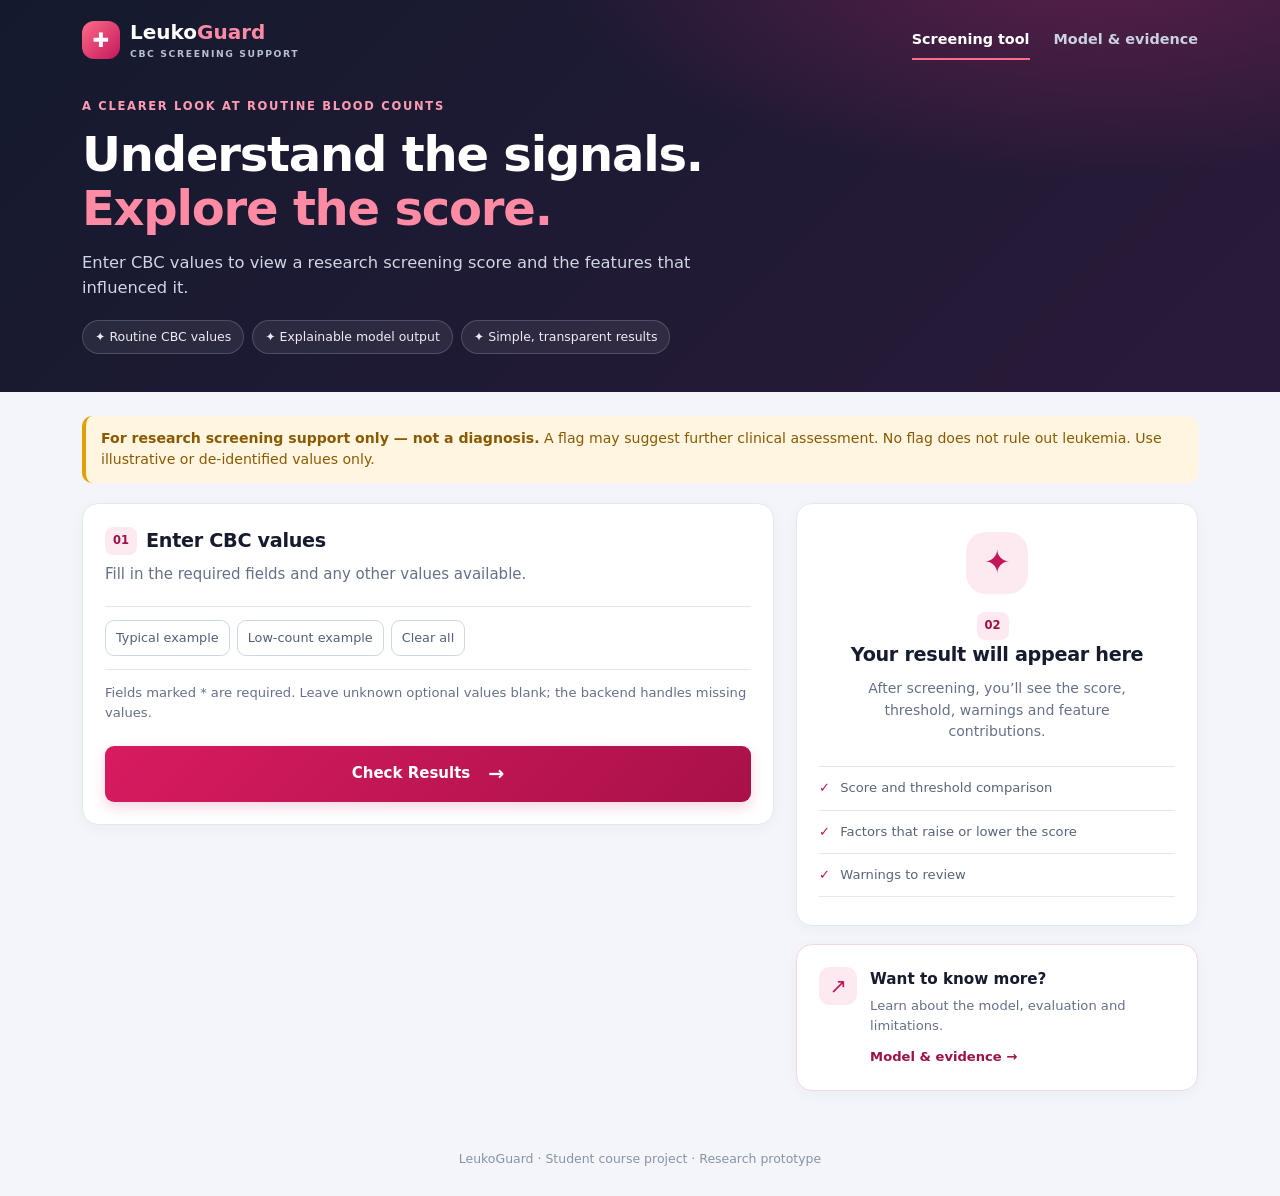
==== app/static/index.html @ 5b7f1a8a "Added Phase1(Data cleaning, Fetures, LR model)" ====
<!DOCTYPE html>
<html lang="en">
<head>
  <meta charset="UTF-8">
  <meta name="viewport" content="width=device-width, initial-scale=1">
  <title>LeukoGuard | CBC Screening</title>
  <link rel="stylesheet" href="style.css">
</head>
<body>
  <header class="site-header">
    <div class="wrap">
      <nav class="topbar">
        <a class="brand" href="/"><span class="logo">✚</span><span>Leuko<span class="brand-accent">Guard</span><small>CBC SCREENING SUPPORT</small></span></a>
        <div class="nav"><a class="active" href="/">Screening tool</a><a href="about.html">Model &amp; evidence</a></div>
      </nav>
      <section class="hero">
        <p class="eyebrow">A CLEARER LOOK AT ROUTINE BLOOD COUNTS</p>
        <h1>Understand the signals.<br><span>Explore the score.</span></h1>
        <p>Enter CBC values to view a research screening score and the features that influenced it.</p>
        <div class="chips"><span>✦ Routine CBC values</span><span>✦ Explainable model output</span><span>✦ Simple, transparent results</span></div>
      </section>
    </div>
  </header>

  <main class="wrap main">
    <div class="notice"><strong>For research screening support only — not a diagnosis.</strong> A flag may suggest further clinical assessment. No flag does not rule out leukemia. Use illustrative or de-identified values only.</div>
    <div class="layout">
      <section class="card input-card">
        <div class="card-head">
          <div><span class="section-no">01</span><h2>Enter CBC values</h2><p class="muted">Fill in the required fields and any other values available.</p></div>
        </div>
        <div class="examples">
          <button type="button" class="ghost" id="ex-normal">Typical example</button>
          <button type="button" class="ghost" id="ex-abn">Low-count example</button>
          <button type="button" class="ghost" id="clear">Clear all</button>
        </div>
        <p class="small muted">Fields marked * are required. Leave unknown optional values blank; the backend handles missing values.</p>
        <form id="cbc-form" novalidate></form>
        <button id="submit" class="primary" type="button">Check Results <span>→</span></button>
        <p id="error" class="error" hidden role="alert"></p>
      </section>

      <aside class="side">
        <section id="placeholder" class="card placeholder">
          <div class="placeholder-icon">✦</div>
          <span class="section-no">02</span>
          <h2>Your result will appear here</h2>
          <p class="muted">After screening, you’ll see the score, threshold, warnings and feature contributions.</p>
          <div class="preview-list"><p>✓ <span>Score and threshold comparison</span></p><p>✓ <span>Factors that raise or lower the score</span></p><p>✓ <span>Warnings to review</span></p></div>
        </section>

        <section id="result" class="card result-card" hidden>
          <div class="card-head result-heading"><div><span class="section-no">02</span><h2>Screening result</h2></div><span id="result-badge" class="pill">RESULT READY</span></div>
          <div id="verdict" class="verdict"></div>
          <div class="score-heading"><div><span class="label">SCREENING SCORE</span><strong id="score-number">—</strong></div><span id="threshold-copy" class="threshold-copy">Threshold —</span></div>
          <div class="meter"><div class="tick" id="tick"><span>Threshold</span></div><div class="pin" id="pin"></div></div>
          <div class="scale"><span>0 · Lower score</span><span>Higher score · 1</span></div>
          <div id="warnings"></div>
          <div class="drivers-block"><h3>What influenced the score?</h3><p class="muted small">Feature contributions returned by the model.</p>
            <h4 class="up-title">↑ Pushes the score up</h4><ul id="up" class="drivers"></ul>
            <h4 class="down-title">↓ Pushes the score down</h4><ul id="down" class="drivers"></ul>
          </div>
          <p class="disclaimer">This score is not a confirmed disease probability. It is a research output and must not replace qualified clinical assessment.</p>
          <a class="text-link" href="about.html">Read about the model →</a>
        </section>
        <section class="card about-card"><span class="about-icon">↗</span><div><h3>Want to know more?</h3><p class="muted small">Learn about the model, evaluation and limitations.</p><a class="text-link" href="about.html">Model &amp; evidence →</a></div></section>
      </aside>
    </div>
  </main>
  <footer>LeukoGuard · Student course project · Research prototype</footer>
  <script src="/script.js"></script>
</body>
</html>
---- app/static/style.css ----
:root {
  --bg: #f3f5fa;
  --card: #ffffff;
  --ink: #161b2e;
  --muted: #667089;
  --line: #e4e8f1;
  --brand: #c2185b;
  --brand-dark: #9c1148;
  --blue: #1f6fb3;
  --ok: #1f7a4d;
  --ok-bg: #e8f6ee;
  --warn: #8a5a00;
  --warn-bg: #fff5e1;
  --bad-bg: #fdeaf0;
  --r: 16px;
}

*{box-sizing:border-box}
body{margin:0;background:var(--bg);color:var(--ink);font:15px/1.55 Inter,system-ui,-apple-system,"Segoe UI",sans-serif}
a{color:inherit;text-decoration:none}
button,input{font:inherit}
.wrap{max-width:1160px;margin:0 auto;padding:0 22px}
.site-header{color:#fff;background:radial-gradient(900px 360px at 85% -10%,#5a1f4a 0%,transparent 60%),linear-gradient(135deg,#141a2e,#2a1a3a);padding:20px 0 38px}
.topbar{display:flex;align-items:center;justify-content:space-between;gap:20px;flex-wrap:wrap}
.brand{display:flex;align-items:center;gap:10px;font-weight:850;font-size:1.25rem;line-height:1.15}
.logo{display:grid;place-items:center;width:38px;height:38px;border-radius:12px;background:linear-gradient(135deg,#ff6b88,#c2185b);font-size:1.25rem}
.brand-accent{color:#ff8aa3}.brand small{display:block;margin-top:5px;color:#b7c0d3;font-size:.58rem;letter-spacing:1.6px}
.nav{display:flex;gap:24px}.nav a{color:#c9d1e3;font-size:.9rem;font-weight:650;padding:8px 0}.nav a:hover,.nav a.active{color:#fff}.nav a.active{border-bottom:2px solid #ff6b88}
.hero{max-width:740px;padding-top:38px}.eyebrow{font-size:.72rem;letter-spacing:1.7px;color:#ff9bb1;font-weight:800;margin:0 0 12px}
.hero h1{font-size:clamp(2rem,4vw,3rem);line-height:1.12;letter-spacing:-1.2px;margin:0 0 14px}.hero h1 span{color:#ff8aa3}
.hero>p:not(.eyebrow){color:#d0d6e3;max-width:630px;margin:0;font-size:1.02rem}
.chips{display:flex;flex-wrap:wrap;gap:8px;margin-top:20px}.chips span{border:1px solid #ffffff2b;background:#ffffff12;border-radius:30px;padding:6px 12px;font-size:.78rem;color:#f0eaf1}
.main{padding-top:24px;padding-bottom:30px}
.notice{background:var(--warn-bg);color:var(--warn);border-left:4px solid #e0a100;border-radius:10px;padding:12px 15px;margin-bottom:20px;font-size:.88rem}
.layout{display:grid;grid-template-columns:minmax(0,1.55fr) minmax(300px,.9fr);gap:22px;align-items:start}
.card{background:var(--card);border:1px solid var(--line);border-radius:var(--r);padding:22px;box-shadow:0 3px 14px #1e28500a;margin-bottom:18px;min-width:0}
.card-head{display:flex;align-items:center;justify-content:space-between;gap:12px}.card-head h2,.placeholder h2{display:inline-block;margin:0;font-size:1.2rem;letter-spacing:-.3px}
.card-head p{margin:7px 0 0}.section-no{display:inline-grid;place-items:center;background:#fdeaf0;color:var(--brand-dark);border-radius:8px;font-size:.72rem;font-weight:850;padding:5px 8px;margin-right:9px;vertical-align:3px}
.muted{color:var(--muted)}.small{font-size:.82rem}.examples{display:flex;gap:7px;flex-wrap:wrap;margin-top:20px;padding:13px 0;border-top:1px solid var(--line);border-bottom:1px solid var(--line)}
button{cursor:pointer;border-radius:9px;transition:.15s}.ghost{background:#fff;border:1px solid #cfd6e4;padding:7px 10px;color:#536077;font-size:.8rem}.ghost:hover{background:#f8eaf0;border-color:#e7b2c5;color:var(--brand-dark)}
#cbc-form fieldset{border:0;padding:0;margin:20px 0 0}#cbc-form legend{width:100%;font-size:.85rem;font-weight:800;color:var(--brand-dark);padding:0 0 9px;border-bottom:1px solid var(--line);margin-bottom:12px}
#cbc-form legend:before{content:"";display:inline-block;width:6px;height:6px;background:var(--brand);border-radius:50%;margin:0 8px 2px 0}
#cbc-form .grid{display:grid;grid-template-columns:repeat(3,minmax(0,1fr));gap:13px 11px}
#cbc-form label{display:block;font-size:.8rem;font-weight:650;color:#46516a;min-width:0}
#cbc-form label small{display:block;font-size:.72rem;font-weight:400;color:#8992a5;margin-top:1px}
#cbc-form input{width:100%;margin-top:5px;padding:10px;border:1px solid #cfd6e4;border-radius:9px;background:#fbfcfe;outline:0;color:var(--ink);font-size:.92rem}
#cbc-form input:focus{border-color:var(--brand);box-shadow:0 0 0 3px #c2185b20;background:#fff}
#cbc-form input.invalid{border-color:var(--brand);background:var(--bad-bg)}
.primary{width:100%;display:flex;align-items:center;justify-content:center;gap:18px;background:linear-gradient(135deg,#d81b60,#a91148);color:#fff;border:0;padding:13px 18px;font-weight:750;margin-top:22px;box-shadow:0 5px 14px #c2185b30}.primary:hover{transform:translateY(-1px)}.primary:disabled{opacity:.65;cursor:wait}
.primary span{font-size:1.2rem}.error{color:var(--brand-dark);background:var(--bad-bg);border-radius:8px;padding:10px 12px;font-size:.85rem}
.side{position:sticky;top:16px}.placeholder{text-align:center;padding:28px 22px}.placeholder-icon{width:62px;height:62px;border-radius:20px;background:#fdeaf0;color:var(--brand);display:grid;place-items:center;font-size:2rem;margin:0 auto 18px}
.placeholder h2{display:block;margin:0 0 8px}.placeholder>p{font-size:.88rem;margin:0 auto;max-width:310px}.preview-list{text-align:left;margin-top:23px;border-top:1px solid var(--line)}.preview-list p{font-size:.82rem;color:var(--brand);margin:0;padding:11px 0;border-bottom:1px solid var(--line)}.preview-list span{color:#59647a;margin-left:6px}
.result-heading{margin-bottom:16px}.pill{border-radius:20px;padding:5px 9px;background:#f0f3f8;color:#657089;font-size:.68rem;font-weight:800;white-space:nowrap}
.verdict{padding:15px;border-radius:11px;margin:12px 0 18px;background:#f5f6fa;border:1px solid var(--line)}.verdict.flag{background:var(--bad-bg);border-color:#f3b6c9}.verdict.noflag{background:var(--ok-bg);border-color:#b9dfc9}.verdict .big{display:block;font-weight:850;font-size:1.05rem}.verdict.flag .big{color:#a41446}.verdict.noflag .big{color:var(--ok)}.verdict .sub{display:block;margin-top:5px;color:#667089;font-size:.82rem}
.score-heading{display:flex;align-items:end;justify-content:space-between;gap:10px}.label{display:block;color:#7b8498;font-size:.7rem;letter-spacing:1px;font-weight:800}.score-heading strong{display:block;font-size:2.2rem;line-height:1.2;letter-spacing:-1px}.threshold-copy{font-size:.78rem;color:var(--muted);text-align:right}
.meter{position:relative;height:12px;border-radius:8px;margin:23px 0 5px;background:linear-gradient(90deg,#bfe3cf,#f4dca0 60%,#f1a9b7)}.pin{position:absolute;top:50%;left:0;width:21px;height:21px;transform:translate(-50%,-50%);border-radius:50%;background:var(--ink);border:3px solid #fff;box-shadow:0 2px 6px #0003;transition:left .4s}.tick{position:absolute;top:-5px;bottom:-5px;left:50%;width:2px;background:var(--brand)}.tick span{position:absolute;top:19px;left:4px;white-space:nowrap;font-size:.68rem;color:var(--brand)}
.scale{display:flex;justify-content:space-between;color:var(--muted);font-size:.72rem;margin-bottom:17px}
.warning{background:var(--warn-bg);color:var(--warn);border-radius:8px;padding:9px 11px;margin:8px 0;font-size:.82rem}
.drivers-block{border-top:1px solid var(--line);padding-top:17px;margin-top:17px}.drivers-block h3{font-size:1rem;margin:0}.drivers-block h4{font-size:.82rem;margin:16px 0 5px}.up-title{color:var(--brand-dark)}.down-title{color:var(--blue)}
.drivers{list-style:none;padding:0;margin:0}.drivers li{padding:9px 0;border-bottom:1px solid #eef0f5;font-size:.82rem}.driver-line{display:flex;justify-content:space-between;gap:10px}.driver-name{overflow-wrap:anywhere}.val{color:var(--muted);white-space:nowrap;font-size:.76rem}.bar{height:5px;border-radius:4px;background:#eef1f7;margin-top:6px;overflow:hidden}.bar-fill{height:100%;border-radius:4px}.up .bar-fill{background:var(--brand)}.down .bar-fill{background:var(--blue)}
.disclaimer{background:#f7f8fb;border-radius:9px;padding:11px;color:var(--muted);font-size:.78rem;line-height:1.6;margin:18px 0 10px}.text-link{color:var(--brand-dark);font-size:.82rem;font-weight:800}.about-card{display:flex;gap:13px;align-items:flex-start;background:#fff;border-color:#f0d7e1}.about-icon{width:38px;height:38px;display:grid;place-items:center;border-radius:11px;background:#fdeaf0;color:var(--brand);font-size:1.3rem;flex-shrink:0}.about-card h3{margin:1px 0 4px;font-size:.95rem}.about-card p{margin:0 0 8px}
footer{text-align:center;color:#8a92a5;font-size:.78rem;padding:10px 20px 28px}
[hidden]{display:none!important}
/* About page */
.about-main{padding-top:30px;padding-bottom:30px}.page-title{margin:0 0 8px;font-size:2rem;letter-spacing:-.7px}.page-intro{color:var(--muted);max-width:720px;margin:0 0 23px}.about-grid{display:grid;grid-template-columns:repeat(3,minmax(0,1fr));gap:15px;margin-bottom:18px}.about-tile{background:#fff;border:1px solid var(--line);border-radius:14px;padding:19px}.about-tile .tile-icon{width:38px;height:38px;display:grid;place-items:center;border-radius:12px;background:#fdeaf0;color:var(--brand);font-size:1.3rem;margin-bottom:12px}.about-tile h3{font-size:.98rem;margin:0 0 7px}.about-tile p{font-size:.84rem;color:var(--muted);margin:0}.about-section{background:#fff;border:1px solid var(--line);border-radius:14px;padding:22px;margin-bottom:17px}.about-section h2{font-size:1.15rem;margin:0 0 7px}.about-section>p{color:var(--muted);font-size:.85rem}.table-wrap{overflow-x:auto}table{width:100%;border-collapse:collapse;font-size:.82rem;min-width:620px}th,td{text-align:left;padding:10px;border-bottom:1px solid var(--line)}th{color:var(--muted);background:#f8f9fc;font-weight:750}td{color:#46516a}.metrics{display:grid;grid-template-columns:repeat(4,minmax(0,1fr));gap:10px;margin:16px 0}.metric{border:1px solid var(--line);border-radius:10px;padding:13px}.metric small{display:block;font-size:.68rem;color:var(--muted);font-weight:800}.metric strong{display:block;font-size:1.5rem;margin:5px 0}.metric span{font-size:.72rem;color:var(--muted)}.steps{display:grid;grid-template-columns:repeat(4,minmax(0,1fr));gap:12px}.step{background:#f8f9fc;border:1px solid var(--line);border-radius:11px;padding:14px}.step b{display:block;color:var(--brand-dark);font-size:.82rem;margin-bottom:7px}.step p{margin:0;color:var(--muted);font-size:.8rem}.limitations{padding-left:20px;color:var(--muted);font-size:.85rem}.limitations li{margin:9px 0}
@media(max-width:950px){.layout{grid-template-columns:1fr}.side{position:static}.about-grid{grid-template-columns:1fr 1fr}.steps{grid-template-columns:1fr 1fr}}
@media(max-width:650px){.wrap{padding:0 15px}.site-header{padding-bottom:29px}.nav{gap:15px}.nav a{font-size:.8rem}.hero{padding-top:29px}.hero h1{font-size:2.2rem}.chips span{font-size:.72rem}.card{padding:17px}.layout{gap:12px}#cbc-form .grid{grid-template-columns:repeat(2,minmax(0,1fr))}.examples{gap:6px}.ghost{font-size:.72rem;padding:7px 8px}.about-grid,.metrics,.steps{grid-template-columns:1fr 1fr}.page-title{font-size:1.7rem}.about-section{padding:16px}.score-heading strong{font-size:1.9rem}}
@media(max-width:390px){.brand{font-size:1.1rem}.nav{gap:10px}.nav a{font-size:.74rem}.about-grid,.metrics,.steps{grid-template-columns:1fr}.score-heading{align-items:start;flex-direction:column}.threshold-copy{text-align:left}}
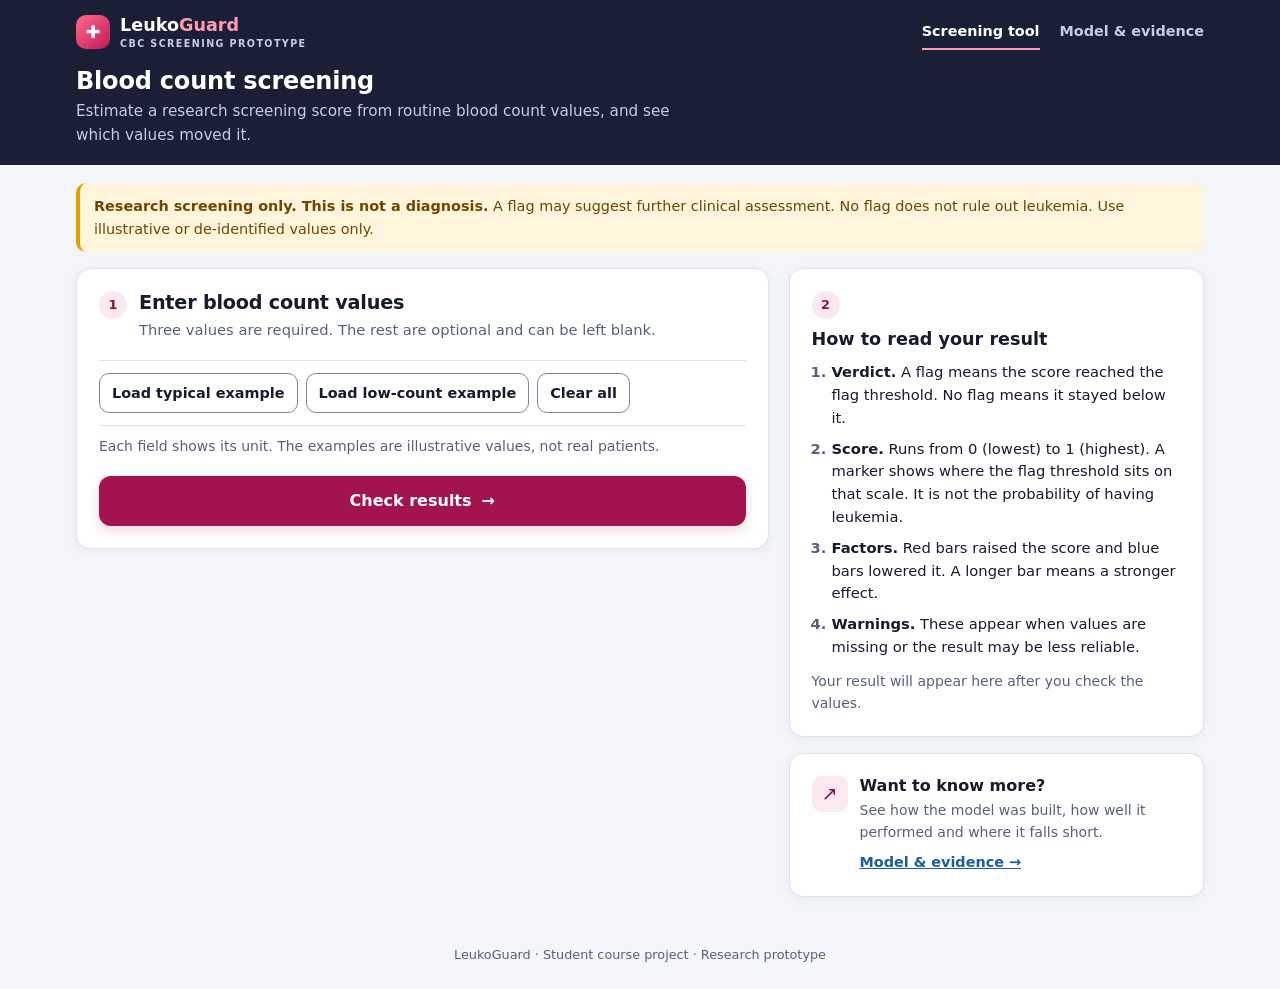
==== commit 7e6d45ff: "redesigned web UI" ====
--- a/app/static/index.html
+++ b/app/static/index.html
@@ -3,71 +3,133 @@
 <head>
   <meta charset="UTF-8">
   <meta name="viewport" content="width=device-width, initial-scale=1">
-  <title>LeukoGuard | CBC Screening</title>
+  <meta name="description" content="LeukoGuard: a research screening prototype that estimates a leukemia-risk score from routine blood count values. Not a diagnosis.">
+  <title>LeukoGuard | Blood count screening</title>
   <link rel="stylesheet" href="style.css">
 </head>
 <body>
+  <a class="skip-link" href="#main">Skip to content</a>
+
   <header class="site-header">
     <div class="wrap">
-      <nav class="topbar">
-        <a class="brand" href="/"><span class="logo">✚</span><span>Leuko<span class="brand-accent">Guard</span><small>CBC SCREENING SUPPORT</small></span></a>
-        <div class="nav"><a class="active" href="/">Screening tool</a><a href="about.html">Model &amp; evidence</a></div>
+      <nav class="topbar" aria-label="Main">
+        <a class="brand" href="/"><span class="logo" aria-hidden="true">✚</span><span>Leuko<span class="brand-accent">Guard</span><small>CBC screening prototype</small></span></a>
+        <div class="nav">
+          <a href="/" aria-current="page">Screening tool</a>
+          <a href="about.html">Model &amp; evidence</a>
+        </div>
       </nav>
-      <section class="hero">
-        <p class="eyebrow">A CLEARER LOOK AT ROUTINE BLOOD COUNTS</p>
-        <h1>Understand the signals.<br><span>Explore the score.</span></h1>
-        <p>Enter CBC values to view a research screening score and the features that influenced it.</p>
-        <div class="chips"><span>✦ Routine CBC values</span><span>✦ Explainable model output</span><span>✦ Simple, transparent results</span></div>
-      </section>
+      <div class="hero">
+        <h1>Blood count screening</h1>
+        <p>Estimate a research screening score from routine blood count values, and see which values moved it.</p>
+      </div>
     </div>
   </header>
 
-  <main class="wrap main">
-    <div class="notice"><strong>For research screening support only — not a diagnosis.</strong> A flag may suggest further clinical assessment. No flag does not rule out leukemia. Use illustrative or de-identified values only.</div>
+  <main id="main" class="wrap main">
+    <div class="notice" role="note">
+      <p><strong>Research screening only. This is not a diagnosis.</strong> A flag may suggest further clinical assessment. No flag does not rule out leukemia. Use illustrative or de-identified values only.</p>
+    </div>
+
     <div class="layout">
-      <section class="card input-card">
-        <div class="card-head">
-          <div><span class="section-no">01</span><h2>Enter CBC values</h2><p class="muted">Fill in the required fields and any other values available.</p></div>
+      <section class="card input-card" aria-labelledby="form-title">
+        <header class="card-head">
+          <span class="step-no" aria-hidden="true">1</span>
+          <div>
+            <h2 id="form-title">Enter blood count values</h2>
+            <p class="muted">Three values are required. The rest are optional and can be left blank.</p>
+          </div>
+        </header>
+
+        <div class="examples" role="group" aria-label="Example values">
+          <button type="button" class="btn-ghost" id="ex-normal">Load typical example</button>
+          <button type="button" class="btn-ghost" id="ex-abn">Load low-count example</button>
+          <button type="button" class="btn-ghost" id="clear">Clear all</button>
         </div>
-        <div class="examples">
-          <button type="button" class="ghost" id="ex-normal">Typical example</button>
-          <button type="button" class="ghost" id="ex-abn">Low-count example</button>
-          <button type="button" class="ghost" id="clear">Clear all</button>
+        <p class="hint">Each field shows its unit. The examples are illustrative values, not real patients.</p>
+
+        <form id="cbc-form" novalidate></form>
+
+        <div class="form-actions">
+          <p id="error" class="error" hidden role="alert"></p>
+          <button id="submit" class="primary" type="submit" form="cbc-form">
+            <span class="btn-label">Check results</span> <span aria-hidden="true">→</span>
+          </button>
         </div>
-        <p class="small muted">Fields marked * are required. Leave unknown optional values blank; the backend handles missing values.</p>
-        <form id="cbc-form" novalidate></form>
-        <button id="submit" class="primary" type="button">Check Results <span>→</span></button>
-        <p id="error" class="error" hidden role="alert"></p>
       </section>
 
       <aside class="side">
-        <section id="placeholder" class="card placeholder">
-          <div class="placeholder-icon">✦</div>
-          <span class="section-no">02</span>
-          <h2>Your result will appear here</h2>
-          <p class="muted">After screening, you’ll see the score, threshold, warnings and feature contributions.</p>
-          <div class="preview-list"><p>✓ <span>Score and threshold comparison</span></p><p>✓ <span>Factors that raise or lower the score</span></p><p>✓ <span>Warnings to review</span></p></div>
+        <section id="placeholder" class="card explainer" aria-labelledby="how-title">
+          <span class="step-no" aria-hidden="true">2</span>
+          <h2 id="how-title">How to read your result</h2>
+          <ol class="explain-list">
+            <li><strong>Verdict.</strong> A flag means the score reached the flag threshold. No flag means it stayed below it.</li>
+            <li><strong>Score.</strong> Runs from 0 (lowest) to 1 (highest). A marker shows where the flag threshold sits on that scale. It is not the probability of having leukemia.</li>
+            <li><strong>Factors.</strong> Red bars raised the score and blue bars lowered it. A longer bar means a stronger effect.</li>
+            <li><strong>Warnings.</strong> These appear when values are missing or the result may be less reliable.</li>
+          </ol>
+          <p class="muted small">Your result will appear here after you check the values.</p>
         </section>
 
-        <section id="result" class="card result-card" hidden>
-          <div class="card-head result-heading"><div><span class="section-no">02</span><h2>Screening result</h2></div><span id="result-badge" class="pill">RESULT READY</span></div>
-          <div id="verdict" class="verdict"></div>
-          <div class="score-heading"><div><span class="label">SCREENING SCORE</span><strong id="score-number">—</strong></div><span id="threshold-copy" class="threshold-copy">Threshold —</span></div>
-          <div class="meter"><div class="tick" id="tick"><span>Threshold</span></div><div class="pin" id="pin"></div></div>
-          <div class="scale"><span>0 · Lower score</span><span>Higher score · 1</span></div>
-          <div id="warnings"></div>
-          <div class="drivers-block"><h3>What influenced the score?</h3><p class="muted small">Feature contributions returned by the model.</p>
-            <h4 class="up-title">↑ Pushes the score up</h4><ul id="up" class="drivers"></ul>
-            <h4 class="down-title">↓ Pushes the score down</h4><ul id="down" class="drivers"></ul>
+        <section id="result" class="card result-card" aria-labelledby="result-title" hidden>
+          <header class="card-head">
+            <span class="step-no" aria-hidden="true">2</span>
+            <h2 id="result-title" tabindex="-1">Screening result</h2>
+          </header>
+
+          <div id="verdict" class="verdict">
+            <span id="verdict-title" class="verdict-title"></span>
+            <span id="verdict-sub" class="verdict-sub"></span>
           </div>
-          <p class="disclaimer">This score is not a confirmed disease probability. It is a research output and must not replace qualified clinical assessment.</p>
-          <a class="text-link" href="about.html">Read about the model →</a>
+
+          <div class="score-block">
+            <div class="score-head">
+              <div>
+                <span class="label">Screening score (0 to 1)</span>
+                <strong id="score-number" class="score-number">—</strong>
+              </div>
+              <span id="threshold-copy" class="threshold-copy">Flag threshold —</span>
+            </div>
+            <div id="meter" class="meter" role="img" aria-label="Score not yet available">
+              <div class="meter-track" aria-hidden="true"></div>
+              <div id="tick" class="meter-threshold" aria-hidden="true"><span>Threshold</span></div>
+              <div id="pin" class="meter-pin" aria-hidden="true"></div>
+            </div>
+            <div class="meter-scale" aria-hidden="true"><span>0</span><span>0.5</span><span>1</span></div>
+          </div>
+
+          <div id="warnings" class="warnings"></div>
+
+          <div class="factors">
+            <h3>What influenced the score</h3>
+            <p class="legend-inline">
+              <span class="swatch up" aria-hidden="true"></span> Red: raised the score
+              <span class="swatch down" aria-hidden="true"></span> Blue: lowered the score
+            </p>
+            <h4 class="up-title">↑ Raised the score</h4>
+            <ul id="up" class="drivers"></ul>
+            <h4 class="down-title">↓ Lowered the score</h4>
+            <ul id="down" class="drivers"></ul>
+          </div>
+
+          <p id="coverage" class="muted small"></p>
+          <p class="disclaimer"><strong>Research only.</strong> This score is not a confirmed disease probability and must not replace qualified clinical assessment.</p>
+          <a class="text-link" href="about.html">Read about the model and its limits →</a>
         </section>
-        <section class="card about-card"><span class="about-icon">↗</span><div><h3>Want to know more?</h3><p class="muted small">Learn about the model, evaluation and limitations.</p><a class="text-link" href="about.html">Model &amp; evidence →</a></div></section>
+
+        <section class="card about-card">
+          <span class="about-icon" aria-hidden="true">↗</span>
+          <div>
+            <h3>Want to know more?</h3>
+            <p class="muted small">See how the model was built, how well it performed and where it falls short.</p>
+            <a class="text-link" href="about.html">Model &amp; evidence →</a>
+          </div>
+        </section>
       </aside>
     </div>
   </main>
-  <footer>LeukoGuard · Student course project · Research prototype</footer>
+
+  <footer class="site-footer">LeukoGuard · Student course project · Research prototype</footer>
   <script src="/script.js"></script>
 </body>
-</html>+</html>
--- a/app/static/style.css
+++ b/app/static/style.css
@@ -1,68 +1,541 @@
+/* ==========================================================================
+   LeukoGuard: calm, clinical, WCAG AA. Colours are tokens; dark mode
+   follows the system setting, or data-theme="dark" on <html>.
+   ========================================================================== */
+
 :root {
-  --bg: #f3f5fa;
-  --card: #ffffff;
-  --ink: #161b2e;
-  --muted: #667089;
-  --line: #e4e8f1;
-  --brand: #c2185b;
-  --brand-dark: #9c1148;
-  --blue: #1f6fb3;
-  --ok: #1f7a4d;
-  --ok-bg: #e8f6ee;
-  --warn: #8a5a00;
-  --warn-bg: #fff5e1;
-  --bad-bg: #fdeaf0;
-  --r: 16px;
-}
-
-*{box-sizing:border-box}
-body{margin:0;background:var(--bg);color:var(--ink);font:15px/1.55 Inter,system-ui,-apple-system,"Segoe UI",sans-serif}
-a{color:inherit;text-decoration:none}
-button,input{font:inherit}
-.wrap{max-width:1160px;margin:0 auto;padding:0 22px}
-.site-header{color:#fff;background:radial-gradient(900px 360px at 85% -10%,#5a1f4a 0%,transparent 60%),linear-gradient(135deg,#141a2e,#2a1a3a);padding:20px 0 38px}
-.topbar{display:flex;align-items:center;justify-content:space-between;gap:20px;flex-wrap:wrap}
-.brand{display:flex;align-items:center;gap:10px;font-weight:850;font-size:1.25rem;line-height:1.15}
-.logo{display:grid;place-items:center;width:38px;height:38px;border-radius:12px;background:linear-gradient(135deg,#ff6b88,#c2185b);font-size:1.25rem}
-.brand-accent{color:#ff8aa3}.brand small{display:block;margin-top:5px;color:#b7c0d3;font-size:.58rem;letter-spacing:1.6px}
-.nav{display:flex;gap:24px}.nav a{color:#c9d1e3;font-size:.9rem;font-weight:650;padding:8px 0}.nav a:hover,.nav a.active{color:#fff}.nav a.active{border-bottom:2px solid #ff6b88}
-.hero{max-width:740px;padding-top:38px}.eyebrow{font-size:.72rem;letter-spacing:1.7px;color:#ff9bb1;font-weight:800;margin:0 0 12px}
-.hero h1{font-size:clamp(2rem,4vw,3rem);line-height:1.12;letter-spacing:-1.2px;margin:0 0 14px}.hero h1 span{color:#ff8aa3}
-.hero>p:not(.eyebrow){color:#d0d6e3;max-width:630px;margin:0;font-size:1.02rem}
-.chips{display:flex;flex-wrap:wrap;gap:8px;margin-top:20px}.chips span{border:1px solid #ffffff2b;background:#ffffff12;border-radius:30px;padding:6px 12px;font-size:.78rem;color:#f0eaf1}
-.main{padding-top:24px;padding-bottom:30px}
-.notice{background:var(--warn-bg);color:var(--warn);border-left:4px solid #e0a100;border-radius:10px;padding:12px 15px;margin-bottom:20px;font-size:.88rem}
-.layout{display:grid;grid-template-columns:minmax(0,1.55fr) minmax(300px,.9fr);gap:22px;align-items:start}
-.card{background:var(--card);border:1px solid var(--line);border-radius:var(--r);padding:22px;box-shadow:0 3px 14px #1e28500a;margin-bottom:18px;min-width:0}
-.card-head{display:flex;align-items:center;justify-content:space-between;gap:12px}.card-head h2,.placeholder h2{display:inline-block;margin:0;font-size:1.2rem;letter-spacing:-.3px}
-.card-head p{margin:7px 0 0}.section-no{display:inline-grid;place-items:center;background:#fdeaf0;color:var(--brand-dark);border-radius:8px;font-size:.72rem;font-weight:850;padding:5px 8px;margin-right:9px;vertical-align:3px}
-.muted{color:var(--muted)}.small{font-size:.82rem}.examples{display:flex;gap:7px;flex-wrap:wrap;margin-top:20px;padding:13px 0;border-top:1px solid var(--line);border-bottom:1px solid var(--line)}
-button{cursor:pointer;border-radius:9px;transition:.15s}.ghost{background:#fff;border:1px solid #cfd6e4;padding:7px 10px;color:#536077;font-size:.8rem}.ghost:hover{background:#f8eaf0;border-color:#e7b2c5;color:var(--brand-dark)}
-#cbc-form fieldset{border:0;padding:0;margin:20px 0 0}#cbc-form legend{width:100%;font-size:.85rem;font-weight:800;color:var(--brand-dark);padding:0 0 9px;border-bottom:1px solid var(--line);margin-bottom:12px}
-#cbc-form legend:before{content:"";display:inline-block;width:6px;height:6px;background:var(--brand);border-radius:50%;margin:0 8px 2px 0}
-#cbc-form .grid{display:grid;grid-template-columns:repeat(3,minmax(0,1fr));gap:13px 11px}
-#cbc-form label{display:block;font-size:.8rem;font-weight:650;color:#46516a;min-width:0}
-#cbc-form label small{display:block;font-size:.72rem;font-weight:400;color:#8992a5;margin-top:1px}
-#cbc-form input{width:100%;margin-top:5px;padding:10px;border:1px solid #cfd6e4;border-radius:9px;background:#fbfcfe;outline:0;color:var(--ink);font-size:.92rem}
-#cbc-form input:focus{border-color:var(--brand);box-shadow:0 0 0 3px #c2185b20;background:#fff}
-#cbc-form input.invalid{border-color:var(--brand);background:var(--bad-bg)}
-.primary{width:100%;display:flex;align-items:center;justify-content:center;gap:18px;background:linear-gradient(135deg,#d81b60,#a91148);color:#fff;border:0;padding:13px 18px;font-weight:750;margin-top:22px;box-shadow:0 5px 14px #c2185b30}.primary:hover{transform:translateY(-1px)}.primary:disabled{opacity:.65;cursor:wait}
-.primary span{font-size:1.2rem}.error{color:var(--brand-dark);background:var(--bad-bg);border-radius:8px;padding:10px 12px;font-size:.85rem}
-.side{position:sticky;top:16px}.placeholder{text-align:center;padding:28px 22px}.placeholder-icon{width:62px;height:62px;border-radius:20px;background:#fdeaf0;color:var(--brand);display:grid;place-items:center;font-size:2rem;margin:0 auto 18px}
-.placeholder h2{display:block;margin:0 0 8px}.placeholder>p{font-size:.88rem;margin:0 auto;max-width:310px}.preview-list{text-align:left;margin-top:23px;border-top:1px solid var(--line)}.preview-list p{font-size:.82rem;color:var(--brand);margin:0;padding:11px 0;border-bottom:1px solid var(--line)}.preview-list span{color:#59647a;margin-left:6px}
-.result-heading{margin-bottom:16px}.pill{border-radius:20px;padding:5px 9px;background:#f0f3f8;color:#657089;font-size:.68rem;font-weight:800;white-space:nowrap}
-.verdict{padding:15px;border-radius:11px;margin:12px 0 18px;background:#f5f6fa;border:1px solid var(--line)}.verdict.flag{background:var(--bad-bg);border-color:#f3b6c9}.verdict.noflag{background:var(--ok-bg);border-color:#b9dfc9}.verdict .big{display:block;font-weight:850;font-size:1.05rem}.verdict.flag .big{color:#a41446}.verdict.noflag .big{color:var(--ok)}.verdict .sub{display:block;margin-top:5px;color:#667089;font-size:.82rem}
-.score-heading{display:flex;align-items:end;justify-content:space-between;gap:10px}.label{display:block;color:#7b8498;font-size:.7rem;letter-spacing:1px;font-weight:800}.score-heading strong{display:block;font-size:2.2rem;line-height:1.2;letter-spacing:-1px}.threshold-copy{font-size:.78rem;color:var(--muted);text-align:right}
-.meter{position:relative;height:12px;border-radius:8px;margin:23px 0 5px;background:linear-gradient(90deg,#bfe3cf,#f4dca0 60%,#f1a9b7)}.pin{position:absolute;top:50%;left:0;width:21px;height:21px;transform:translate(-50%,-50%);border-radius:50%;background:var(--ink);border:3px solid #fff;box-shadow:0 2px 6px #0003;transition:left .4s}.tick{position:absolute;top:-5px;bottom:-5px;left:50%;width:2px;background:var(--brand)}.tick span{position:absolute;top:19px;left:4px;white-space:nowrap;font-size:.68rem;color:var(--brand)}
-.scale{display:flex;justify-content:space-between;color:var(--muted);font-size:.72rem;margin-bottom:17px}
-.warning{background:var(--warn-bg);color:var(--warn);border-radius:8px;padding:9px 11px;margin:8px 0;font-size:.82rem}
-.drivers-block{border-top:1px solid var(--line);padding-top:17px;margin-top:17px}.drivers-block h3{font-size:1rem;margin:0}.drivers-block h4{font-size:.82rem;margin:16px 0 5px}.up-title{color:var(--brand-dark)}.down-title{color:var(--blue)}
-.drivers{list-style:none;padding:0;margin:0}.drivers li{padding:9px 0;border-bottom:1px solid #eef0f5;font-size:.82rem}.driver-line{display:flex;justify-content:space-between;gap:10px}.driver-name{overflow-wrap:anywhere}.val{color:var(--muted);white-space:nowrap;font-size:.76rem}.bar{height:5px;border-radius:4px;background:#eef1f7;margin-top:6px;overflow:hidden}.bar-fill{height:100%;border-radius:4px}.up .bar-fill{background:var(--brand)}.down .bar-fill{background:var(--blue)}
-.disclaimer{background:#f7f8fb;border-radius:9px;padding:11px;color:var(--muted);font-size:.78rem;line-height:1.6;margin:18px 0 10px}.text-link{color:var(--brand-dark);font-size:.82rem;font-weight:800}.about-card{display:flex;gap:13px;align-items:flex-start;background:#fff;border-color:#f0d7e1}.about-icon{width:38px;height:38px;display:grid;place-items:center;border-radius:11px;background:#fdeaf0;color:var(--brand);font-size:1.3rem;flex-shrink:0}.about-card h3{margin:1px 0 4px;font-size:.95rem}.about-card p{margin:0 0 8px}
-footer{text-align:center;color:#8a92a5;font-size:.78rem;padding:10px 20px 28px}
-[hidden]{display:none!important}
-/* About page */
-.about-main{padding-top:30px;padding-bottom:30px}.page-title{margin:0 0 8px;font-size:2rem;letter-spacing:-.7px}.page-intro{color:var(--muted);max-width:720px;margin:0 0 23px}.about-grid{display:grid;grid-template-columns:repeat(3,minmax(0,1fr));gap:15px;margin-bottom:18px}.about-tile{background:#fff;border:1px solid var(--line);border-radius:14px;padding:19px}.about-tile .tile-icon{width:38px;height:38px;display:grid;place-items:center;border-radius:12px;background:#fdeaf0;color:var(--brand);font-size:1.3rem;margin-bottom:12px}.about-tile h3{font-size:.98rem;margin:0 0 7px}.about-tile p{font-size:.84rem;color:var(--muted);margin:0}.about-section{background:#fff;border:1px solid var(--line);border-radius:14px;padding:22px;margin-bottom:17px}.about-section h2{font-size:1.15rem;margin:0 0 7px}.about-section>p{color:var(--muted);font-size:.85rem}.table-wrap{overflow-x:auto}table{width:100%;border-collapse:collapse;font-size:.82rem;min-width:620px}th,td{text-align:left;padding:10px;border-bottom:1px solid var(--line)}th{color:var(--muted);background:#f8f9fc;font-weight:750}td{color:#46516a}.metrics{display:grid;grid-template-columns:repeat(4,minmax(0,1fr));gap:10px;margin:16px 0}.metric{border:1px solid var(--line);border-radius:10px;padding:13px}.metric small{display:block;font-size:.68rem;color:var(--muted);font-weight:800}.metric strong{display:block;font-size:1.5rem;margin:5px 0}.metric span{font-size:.72rem;color:var(--muted)}.steps{display:grid;grid-template-columns:repeat(4,minmax(0,1fr));gap:12px}.step{background:#f8f9fc;border:1px solid var(--line);border-radius:11px;padding:14px}.step b{display:block;color:var(--brand-dark);font-size:.82rem;margin-bottom:7px}.step p{margin:0;color:var(--muted);font-size:.8rem}.limitations{padding-left:20px;color:var(--muted);font-size:.85rem}.limitations li{margin:9px 0}
-@media(max-width:950px){.layout{grid-template-columns:1fr}.side{position:static}.about-grid{grid-template-columns:1fr 1fr}.steps{grid-template-columns:1fr 1fr}}
-@media(max-width:650px){.wrap{padding:0 15px}.site-header{padding-bottom:29px}.nav{gap:15px}.nav a{font-size:.8rem}.hero{padding-top:29px}.hero h1{font-size:2.2rem}.chips span{font-size:.72rem}.card{padding:17px}.layout{gap:12px}#cbc-form .grid{grid-template-columns:repeat(2,minmax(0,1fr))}.examples{gap:6px}.ghost{font-size:.72rem;padding:7px 8px}.about-grid,.metrics,.steps{grid-template-columns:1fr 1fr}.page-title{font-size:1.7rem}.about-section{padding:16px}.score-heading strong{font-size:1.9rem}}
-@media(max-width:390px){.brand{font-size:1.1rem}.nav{gap:10px}.nav a{font-size:.74rem}.about-grid,.metrics,.steps{grid-template-columns:1fr}.score-heading{align-items:start;flex-direction:column}.threshold-copy{text-align:left}}+  color-scheme: light;
+  --bg: #f3f5f9;
+  --surface: #ffffff;
+  --surface-2: #f7f8fb;
+  --ink: #161b2e;             /* 17:1 on surface */
+  --muted: #56607a;           /* 6.3:1 on surface */
+  --line: #dde2ec;
+  --field-border: #7b8499;    /* 3.7:1, UI boundary */
+  --focus: #1a5c9c;
+  --btn: #a3134f;             /* white text 7.6:1 */
+  --btn-ink: #ffffff;
+  --brand-ink: #8e0f45;       /* text accent, 7.8:1 on brand-soft */
+  --brand-soft: #fce9ef;
+  --blue: #1a5c9c;            /* lowers the score */
+  --up: #b42318;              /* raises the score (red) */
+  --down: #1a5c9c;            /* lowers the score (blue) */
+  --ok: #1b6b43;
+  --ok-soft: #e6f4ec;
+  --warn: #6e4600;
+  --warn-soft: #fff4dc;
+  --warn-line: #e0a100;
+  --bad-soft: #fce9ef;
+  --hero-bg: #1a1f35;
+  --hero-ink: #ffffff;
+  --hero-muted: #c5cde0;
+  --hero-accent: #ff9bb1;
+  --meter-low: #7cc79b;
+  --meter-mid: #e7c25a;
+  --meter-high: #d9587e;
+  --shadow: 0 2px 10px rgba(20, 28, 50, .06);
+  --radius: 14px;
+  --gutter: 16px;
+}
+
+@media (prefers-color-scheme: dark) {
+  :root:not([data-theme="light"]) {
+    color-scheme: dark;
+    --bg: #0e1322;
+    --surface: #161c2e;
+    --surface-2: #1c2338;
+    --ink: #eef1f8;
+    --muted: #b4bccf;
+    --line: #2c3550;
+    --field-border: #6f7a94;
+    --focus: #8fc4f0;
+    --btn: #c2185b;
+    --btn-ink: #ffffff;
+    --brand-ink: #ffb3c6;
+    --brand-soft: #3b1526;
+    --blue: #8fc4f0;
+    --up: #ff8a7a;
+    --down: #6fb4ee;
+    --ok: #7fd5a4;
+    --ok-soft: #123a28;
+    --warn: #f5c76b;
+    --warn-soft: #3a2b0c;
+    --warn-line: #e0a100;
+    --bad-soft: #3b1526;
+    --hero-bg: #0a0e1c;
+    --meter-low: #4fae7a;
+    --meter-mid: #d6a93a;
+    --meter-high: #e0557f;
+    --shadow: 0 2px 12px rgba(0, 0, 0, .3);
+  }
+}
+
+:root[data-theme="dark"] {
+  color-scheme: dark;
+  --bg: #0e1322;
+  --surface: #161c2e;
+  --surface-2: #1c2338;
+  --ink: #eef1f8;
+  --muted: #b4bccf;
+  --line: #2c3550;
+  --field-border: #6f7a94;
+  --focus: #8fc4f0;
+  --btn: #c2185b;
+  --btn-ink: #ffffff;
+  --brand-ink: #ffb3c6;
+  --brand-soft: #3b1526;
+  --blue: #8fc4f0;
+  --up: #ff8a7a;
+  --down: #6fb4ee;
+  --ok: #7fd5a4;
+  --ok-soft: #123a28;
+  --warn: #f5c76b;
+  --warn-soft: #3a2b0c;
+  --warn-line: #e0a100;
+  --bad-soft: #3b1526;
+  --hero-bg: #0a0e1c;
+  --meter-low: #4fae7a;
+  --meter-mid: #d6a93a;
+  --meter-high: #e0557f;
+  --shadow: 0 2px 12px rgba(0, 0, 0, .3);
+}
+
+/* ---- Base ---- */
+*, *::before, *::after { box-sizing: border-box; }
+html { -webkit-text-size-adjust: 100%; }
+body {
+  margin: 0;
+  background: var(--bg);
+  color: var(--ink);
+  font: 16px/1.55 Inter, system-ui, -apple-system, "Segoe UI", sans-serif;
+}
+a { color: var(--blue); }
+button, input, select { font: inherit; }
+h1, h2, h3, h4 { line-height: 1.25; }
+.muted { color: var(--muted); }
+.small { font-size: .875rem; }
+.sr-only {
+  position: absolute; width: 1px; height: 1px; padding: 0; margin: -1px;
+  overflow: hidden; clip: rect(0 0 0 0); white-space: nowrap; border: 0;
+}
+:focus-visible { outline: 3px solid var(--focus); outline-offset: 2px; }
+[hidden] { display: none !important; }
+
+.skip-link {
+  position: absolute; left: var(--gutter); top: -60px; z-index: 10;
+  background: var(--surface); color: var(--ink); padding: 10px 14px;
+  border-radius: 10px; border: 2px solid var(--focus); text-decoration: none;
+}
+.skip-link:focus { top: 10px; }
+
+.wrap { max-width: 1160px; margin: 0 auto; padding: 0 var(--gutter); }
+
+/* ---- Header and hero (kept compact) ---- */
+.site-header {
+  background: var(--hero-bg);
+  color: var(--hero-ink);
+  padding: 14px 0 18px;
+}
+.topbar {
+  display: flex; align-items: center; justify-content: space-between;
+  gap: 12px 20px; flex-wrap: wrap;
+}
+.brand {
+  display: flex; align-items: center; gap: 10px;
+  color: var(--hero-ink); text-decoration: none;
+  font-weight: 800; font-size: 1.1rem; line-height: 1.15;
+}
+.logo {
+  display: grid; place-items: center; width: 34px; height: 34px;
+  border-radius: 10px; background: linear-gradient(135deg, #ff6b88, #c2185b);
+  font-size: 1.1rem;
+}
+.brand-accent { color: var(--hero-accent); }
+.brand small {
+  display: block; margin-top: 3px; color: var(--hero-muted);
+  font-size: .6rem; font-weight: 600; letter-spacing: 1.4px; text-transform: uppercase;
+}
+.nav { display: flex; gap: 20px; }
+.nav a {
+  color: var(--hero-muted); font-size: .9rem; font-weight: 650;
+  text-decoration: none; padding: 6px 0;
+  border-bottom: 2px solid transparent;
+}
+.nav a:hover { color: var(--hero-ink); }
+.nav a[aria-current="page"] { color: var(--hero-ink); border-bottom-color: var(--hero-accent); }
+.nav a:focus-visible { outline-color: var(--hero-accent); }
+.hero { padding-top: 16px; }
+.hero h1 {
+  margin: 0 0 4px; font-size: 1.5rem; letter-spacing: -.2px; color: var(--hero-ink);
+}
+.hero p { margin: 0; color: var(--hero-muted); max-width: 640px; font-size: .95rem; }
+
+/* ---- Main layout ---- */
+.main { padding-top: 18px; padding-bottom: 24px; }
+.notice {
+  background: var(--warn-soft); color: var(--warn);
+  border-left: 4px solid var(--warn-line); border-radius: 10px;
+  padding: 12px 14px; margin-bottom: 16px; font-size: .9rem;
+}
+.notice p { margin: 0; }
+.layout {
+  display: grid; grid-template-columns: minmax(0, 1.5fr) minmax(0, .9fr);
+  gap: 20px; align-items: start;
+}
+.side { position: sticky; top: 16px; min-width: 0; }
+
+.card {
+  background: var(--surface); border: 1px solid var(--line);
+  border-radius: var(--radius); padding: 22px; box-shadow: var(--shadow);
+  margin-bottom: 16px; min-width: 0;
+}
+.card-head { display: flex; align-items: flex-start; gap: 12px; }
+.card-head h2 { margin: 0; font-size: 1.2rem; letter-spacing: -.2px; }
+.card-head p { margin: 4px 0 0; font-size: .92rem; }
+.step-no {
+  display: inline-grid; place-items: center; flex-shrink: 0;
+  width: 28px; height: 28px; border-radius: 50%;
+  background: var(--brand-soft); color: var(--brand-ink);
+  font-size: .8rem; font-weight: 800;
+}
+.explainer .step-no { margin-bottom: 10px; }
+.explainer h2 { margin: 0 0 10px; font-size: 1.1rem; }
+
+/* ---- Examples and hints ---- */
+.examples {
+  display: flex; flex-wrap: wrap; gap: 8px;
+  margin-top: 18px; padding: 12px 0;
+  border-top: 1px solid var(--line); border-bottom: 1px solid var(--line);
+}
+.btn-ghost {
+  min-height: 40px; padding: 8px 12px; border-radius: 10px; cursor: pointer;
+  background: var(--surface); color: var(--ink);
+  border: 1px solid var(--field-border); font-size: .9rem; font-weight: 600;
+}
+.btn-ghost:hover { background: var(--brand-soft); border-color: var(--brand); }
+.hint { color: var(--muted); font-size: .875rem; margin: 10px 0 0; }
+
+/* ---- Form ---- */
+#cbc-form { margin-top: 6px; }
+.form-section { margin-top: 18px; }
+.section-title {
+  margin: 0 0 10px; font-size: .95rem; font-weight: 750; color: var(--ink);
+}
+.field-grid {
+  display: grid; grid-template-columns: repeat(3, minmax(0, 1fr));
+  gap: 12px 12px;
+}
+#cbc-form label {
+  display: block; min-width: 0;
+  font-size: .875rem; font-weight: 650; color: var(--ink);
+}
+.field-name { display: block; line-height: 1.3; }
+.badge-req {
+  display: inline-block; margin-left: 4px; padding: 1px 6px;
+  border-radius: 6px; background: var(--brand-soft); color: var(--brand-ink);
+  font-size: .7rem; font-weight: 750; vertical-align: 1px;
+}
+#cbc-form .unit {
+  display: block; font-size: .78rem; font-weight: 400; color: var(--muted);
+}
+#cbc-form input {
+  display: block; width: 100%; min-height: 44px; margin-top: 5px;
+  padding: 9px 11px; border: 1px solid var(--field-border); border-radius: 10px;
+  background: var(--surface); color: var(--ink);
+  font-size: 1rem; /* 16px stops iOS zoom on focus */
+}
+#cbc-form input:focus { border-color: var(--focus); box-shadow: 0 0 0 1px var(--focus); }
+#cbc-form input.invalid,
+#cbc-form input[aria-invalid="true"] { border-color: var(--up); background: var(--bad-soft); }
+
+/* Optional groups, collapsed by default */
+details.group {
+  margin-top: 12px; border: 1px solid var(--line); border-radius: 12px;
+  background: var(--surface-2);
+}
+details.group > summary {
+  list-style: none; cursor: pointer; min-height: 48px;
+  display: flex; align-items: center; justify-content: space-between; gap: 10px;
+  padding: 12px 14px; border-radius: 12px;
+  font-size: .9rem; font-weight: 700; color: var(--ink);
+}
+details.group > summary::-webkit-details-marker { display: none; }
+details.group > summary:hover { background: var(--brand-soft); }
+details.group > summary:focus-visible { outline-offset: -3px; }
+.group-count { margin-left: auto; font-size: .8rem; font-weight: 500; color: var(--muted); white-space: nowrap; }
+details.group > summary::after {
+  content: "Show"; flex-shrink: 0; font-size: .8rem; font-weight: 700;
+  color: var(--blue); padding: 4px 10px; border: 1px solid var(--field-border);
+  border-radius: 8px; background: var(--surface);
+}
+details.group[open] > summary::after { content: "Hide"; }
+details.group .field-grid { padding: 0 14px 14px; }
+
+.form-actions { margin-top: 18px; }
+.primary {
+  width: 100%; min-height: 50px; display: flex; align-items: center; justify-content: center;
+  gap: 10px; border: 0; border-radius: 12px; cursor: pointer;
+  background: var(--btn); color: var(--btn-ink);
+  font-size: 1rem; font-weight: 700;
+  box-shadow: 0 4px 12px rgba(160, 20, 80, .18);
+  transition: filter .15s;
+}
+.primary:hover { filter: brightness(1.06); }
+.primary:disabled { opacity: .7; cursor: wait; }
+.error {
+  margin: 0 0 12px; padding: 10px 12px; border-radius: 10px;
+  background: var(--bad-soft); color: var(--brand-ink); font-size: .9rem;
+}
+
+/* ---- Explainer (before submission) ---- */
+.explain-list { margin: 0 0 12px; padding-left: 20px; font-size: .92rem; }
+.explain-list li { margin-bottom: 8px; }
+.explain-list li::marker { font-weight: 700; color: var(--muted); }
+.explainer .muted { margin: 0; }
+
+/* ---- Result ---- */
+.result-card .card-head h2 { outline: none; }
+.verdict {
+  display: flex; flex-direction: column; gap: 4px;
+  padding: 14px 16px; border-radius: 12px; border: 1px solid var(--line);
+  background: var(--surface-2);
+}
+.verdict.flag { background: var(--bad-soft); border-color: var(--up); }
+.verdict.noflag { background: var(--ok-soft); border-color: var(--ok); }
+.verdict-title { font-size: 1.1rem; font-weight: 800; }
+.verdict.flag .verdict-title { color: var(--brand-ink); }
+.verdict.noflag .verdict-title { color: var(--ok); }
+.verdict-sub { color: var(--ink); font-size: .9rem; }
+
+.score-block { margin-top: 18px; }
+.score-head {
+  display: flex; align-items: flex-end; justify-content: space-between; gap: 10px;
+}
+.label { display: block; color: var(--muted); font-size: .78rem; font-weight: 700; letter-spacing: .3px; }
+.score-number {
+  display: block; font-size: 2.2rem; line-height: 1.15; letter-spacing: -.5px;
+  font-variant-numeric: tabular-nums;
+}
+.threshold-copy { font-size: .85rem; color: var(--muted); text-align: right; font-weight: 600; }
+
+.meter { position: relative; height: 14px; margin: 34px 4px 6px; }
+.meter-track {
+  position: absolute; inset: 0; border-radius: 999px;
+  background: linear-gradient(90deg, var(--meter-low), var(--meter-mid) 55%, var(--meter-high));
+}
+.meter-threshold {
+  position: absolute; top: -7px; bottom: -7px; width: 3px; margin-left: -1.5px;
+  background: var(--ink); border-radius: 2px;
+}
+.meter-threshold span {
+  position: absolute; bottom: calc(100% + 4px); left: 50%; transform: translateX(-50%);
+  white-space: nowrap; font-size: .75rem; font-weight: 700; color: var(--ink);
+}
+.meter-pin {
+  position: absolute; top: 50%; width: 22px; height: 22px; margin-left: -11px;
+  transform: translateY(-50%); border-radius: 50%;
+  background: var(--ink); border: 3px solid var(--surface);
+  box-shadow: 0 2px 6px rgba(0, 0, 0, .3);
+  transition: left .4s ease;
+}
+.meter-scale {
+  display: flex; justify-content: space-between; margin: 0 4px;
+  color: var(--muted); font-size: .75rem;
+}
+
+.warnings { margin-top: 16px; }
+.warnings-title { margin: 0 0 6px; font-size: .95rem; color: var(--warn); }
+.warning {
+  margin: 8px 0 0; padding: 10px 12px; border-radius: 10px;
+  background: var(--warn-soft); color: var(--warn); font-size: .9rem;
+  border-left: 3px solid var(--warn-line);
+}
+
+.factors { margin-top: 18px; padding-top: 16px; border-top: 1px solid var(--line); }
+.factors h3 { margin: 0 0 8px; font-size: 1rem; }
+.legend-inline {
+  display: flex; flex-wrap: wrap; align-items: center; gap: 6px 14px;
+  margin: 0 0 6px; font-size: .85rem; color: var(--muted);
+}
+.swatch {
+  display: inline-block; width: 12px; height: 12px; border-radius: 3px;
+  margin-right: 6px; vertical-align: -1px;
+}
+.swatch.up { background: var(--up); }
+.swatch.down { background: var(--down); }
+.factors h4 { margin: 16px 0 4px; font-size: .9rem; }
+.up-title { color: var(--up); }
+.down-title { color: var(--down); }
+.drivers { list-style: none; margin: 0; padding: 0; }
+.drivers li { padding: 9px 0; border-bottom: 1px solid var(--line); font-size: .88rem; }
+.drivers li.empty { color: var(--muted); border-bottom: 0; }
+.driver-line { display: flex; justify-content: space-between; gap: 10px; }
+.driver-name { overflow-wrap: anywhere; }
+.driver-value { color: var(--muted); white-space: nowrap; font-size: .82rem; font-variant-numeric: tabular-nums; }
+.bar { height: 6px; margin-top: 6px; border-radius: 4px; background: var(--line); overflow: hidden; }
+.bar-fill { height: 100%; border-radius: 4px; }
+.up .bar-fill { background: var(--up); }
+.down .bar-fill { background: var(--down); }
+
+.disclaimer {
+  margin: 18px 0 10px; padding: 11px 12px; border-radius: 10px;
+  background: var(--surface-2); color: var(--muted); font-size: .85rem; line-height: 1.55;
+}
+.disclaimer strong { color: var(--ink); }
+.text-link { color: var(--blue); font-size: .9rem; font-weight: 700; }
+
+.about-card { display: flex; gap: 12px; align-items: flex-start; }
+.about-card h3 { margin: 0 0 4px; font-size: 1rem; }
+.about-card p { margin: 0 0 6px; }
+.about-icon {
+  width: 36px; height: 36px; flex-shrink: 0; display: grid; place-items: center;
+  border-radius: 10px; background: var(--brand-soft); color: var(--brand-ink); font-size: 1.2rem;
+}
+
+.site-footer { text-align: center; color: var(--muted); font-size: .8rem; padding: 8px 16px 24px; }
+
+/* ==========================================================================
+   Model & evidence page
+   ========================================================================== */
+.about-main { padding-top: 22px; }
+.page-title { margin: 0 0 6px; font-size: 1.6rem; letter-spacing: -.3px; }
+.section {
+  background: var(--surface); border: 1px solid var(--line); border-radius: var(--radius);
+  padding: 20px; margin-bottom: 16px; box-shadow: var(--shadow); min-width: 0;
+}
+.section h2 { margin: 0 0 8px; font-size: 1.15rem; }
+.section > p { margin: 0 0 12px; color: var(--muted); font-size: .92rem; }
+.section h3 { margin: 18px 0 6px; font-size: 1rem; }
+.section code { font-size: .88em; }
+
+.steps { display: grid; grid-template-columns: repeat(4, minmax(0, 1fr)); gap: 12px; }
+.step {
+  background: var(--surface-2); border: 1px solid var(--line); border-radius: 12px; padding: 14px;
+}
+.step b { display: block; color: var(--brand-ink); font-size: .88rem; margin-bottom: 6px; }
+.step p { margin: 0; color: var(--muted); font-size: .88rem; }
+
+.table-wrap {
+  overflow-x: auto; border: 1px solid var(--line); border-radius: 10px;
+}
+table { width: 100%; border-collapse: collapse; font-size: .88rem; min-width: 560px; }
+caption { caption-side: top; text-align: left; padding: 0 0 8px; color: var(--muted); font-size: .85rem; }
+th, td { text-align: left; padding: 10px; border-bottom: 1px solid var(--line); vertical-align: top; }
+th { background: var(--surface-2); color: var(--ink); font-weight: 700; }
+td { color: var(--ink); }
+tbody tr:last-child td { border-bottom: 0; }
+td.num, th.num { text-align: right; font-variant-numeric: tabular-nums; }
+.table-note { font-size: .82rem; color: var(--muted); margin: 10px 0 0; }
+.table-wrap:focus-visible { outline-offset: 2px; }
+
+.model-note {
+  display: flex; gap: 10px; align-items: flex-start;
+  background: var(--surface-2); border: 1px solid var(--line); border-radius: 12px;
+  padding: 12px 14px; font-size: .9rem; margin-bottom: 14px;
+}
+.model-note strong { color: var(--ink); }
+.threshold-why { font-size: .92rem; margin: 0 0 16px; }
+
+/* Key limitation */
+.key-limit {
+  background: var(--brand-soft); border-left: 5px solid var(--btn);
+  border-radius: 10px; padding: 14px 16px; margin-bottom: 14px;
+}
+.key-limit h3 { margin: 0 0 4px; font-size: 1rem; color: var(--brand-ink); }
+.key-limit p { margin: 0; font-size: .92rem; color: var(--ink); }
+
+/* Performance chart (HTML bars, responsive) */
+.chart-key {
+  display: flex; flex-wrap: wrap; gap: 6px 16px; margin: 0 0 12px;
+  font-size: .85rem; color: var(--muted);
+}
+.chart-key .target-key {
+  display: inline-block; width: 3px; height: 14px; margin-right: 6px;
+  background: var(--ink); vertical-align: -3px;
+}
+.chart { display: grid; gap: 14px; margin-bottom: 18px; }
+.chart-row {
+  display: grid; grid-template-columns: minmax(0, 14rem) minmax(0, 1fr) 4.2rem;
+  gap: 4px 12px; align-items: center; font-size: .88rem;
+}
+.chart-name { font-weight: 600; }
+.chart-tag {
+  display: inline-block; margin-left: 6px; padding: 0 6px; border-radius: 6px;
+  background: var(--brand-soft); color: var(--brand-ink); font-size: .72rem; font-weight: 700;
+}
+.chart-track {
+  position: relative; height: 16px; border-radius: 999px;
+  background: var(--line); overflow: visible;
+}
+.chart-fill { height: 100%; border-radius: 999px; background: var(--ok); }
+.chart-fill.low { background: var(--up); }
+.chart-target {
+  position: absolute; top: -5px; bottom: -5px; width: 3px; margin-left: -1.5px;
+  background: var(--ink); border-radius: 2px;
+}
+.chart-value { text-align: right; font-weight: 700; font-variant-numeric: tabular-nums; }
+/* Feature-weight chart */
+.legend {
+  display: flex; flex-wrap: wrap; gap: 8px 16px; margin: 0 0 14px;
+  font-size: .88rem; color: var(--ink);
+}
+.legend span { display: inline-flex; align-items: center; gap: 6px; }
+.legend i { display: inline-block; width: 14px; height: 14px; border-radius: 3px; }
+.legend .raise i { background: var(--up); }
+.legend .lower i { background: var(--down); }
+.eff-row {
+  display: grid; grid-template-columns: minmax(0, 13rem) minmax(0, 1fr);
+  gap: 12px; align-items: center; margin: 10px 0; font-size: .88rem;
+}
+.eff-name { overflow-wrap: anywhere; }
+.eff-name small { color: var(--muted); font-variant-numeric: tabular-nums; }
+.eff-track {
+  position: relative; height: 12px; border-radius: 6px;
+  background: var(--surface-2); border: 1px solid var(--line); overflow: hidden;
+}
+.eff-track::before {
+  content: ""; position: absolute; top: 0; bottom: 0; left: 50%; width: 1px; background: var(--muted);
+}
+.eff-fill { position: absolute; top: 0; bottom: 0; border-radius: 6px; }
+.eff-fill.up { left: 50%; background: var(--up); }
+.eff-fill.down { right: 50%; background: var(--down); }
+
+/* Limitations */
+.limitations { padding-left: 20px; margin: 0; color: var(--ink); font-size: .92rem; }
+.limitations li { margin: 10px 0; }
+
+/* ---- Responsive ---- */
+@media (max-width: 960px) {
+  .layout { grid-template-columns: minmax(0, 1fr); }
+  .side { position: static; }
+  .steps { grid-template-columns: repeat(2, minmax(0, 1fr)); }
+}
+
+@media (max-width: 600px) {
+  .topbar { gap: 10px; }
+  .nav { gap: 16px; }
+  .nav a { font-size: .85rem; }
+  .hero h1 { font-size: 1.35rem; }
+  .card, .section { padding: 16px; }
+  .field-grid { grid-template-columns: repeat(2, minmax(0, 1fr)); gap: 12px 10px; }
+  details.group .field-grid { padding: 0 12px 12px; }
+  .examples { gap: 6px; }
+  .btn-ghost { font-size: .85rem; padding: 8px 10px; }
+  .steps { grid-template-columns: 1fr; }
+  .page-title { font-size: 1.4rem; }
+  .score-number { font-size: 1.9rem; }
+  .chart-row { grid-template-columns: minmax(0, 1fr) 3.6rem; }
+  .chart-name { grid-column: 1 / -1; }
+  .eff-row { grid-template-columns: minmax(0, 1fr); gap: 6px; margin: 12px 0; }
+}
+
+@media (max-width: 360px) {
+  .field-grid { grid-template-columns: minmax(0, 1fr); }
+  .score-head { align-items: flex-start; flex-direction: column; }
+  .threshold-copy { text-align: left; }
+  .brand { font-size: 1rem; }
+}
+
+@media (prefers-reduced-motion: reduce) {
+  *, *::before, *::after { transition: none !important; scroll-behavior: auto !important; }
+}
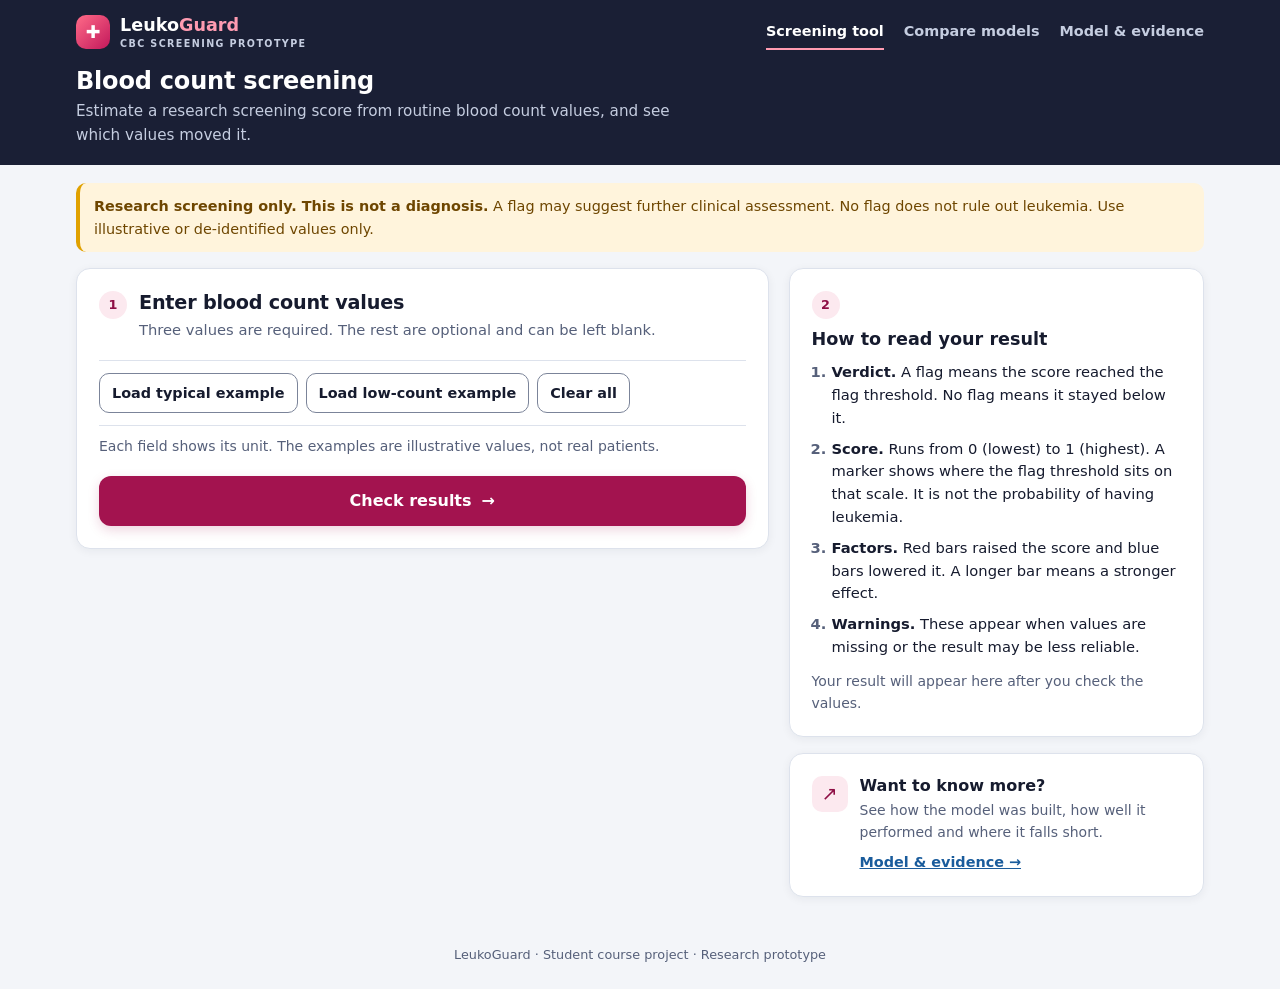
==== commit f0cd845d: "Serve all trained CBC models and compare analyzer scores on the website" ====
--- a/app/static/index.html
+++ b/app/static/index.html
@@ -16,6 +16,7 @@
         <a class="brand" href="/"><span class="logo" aria-hidden="true">✚</span><span>Leuko<span class="brand-accent">Guard</span><small>CBC screening prototype</small></span></a>
         <div class="nav">
           <a href="/" aria-current="page">Screening tool</a>
+          <a href="panel.html">Compare models</a>
           <a href="about.html">Model &amp; evidence</a>
         </div>
       </nav>
